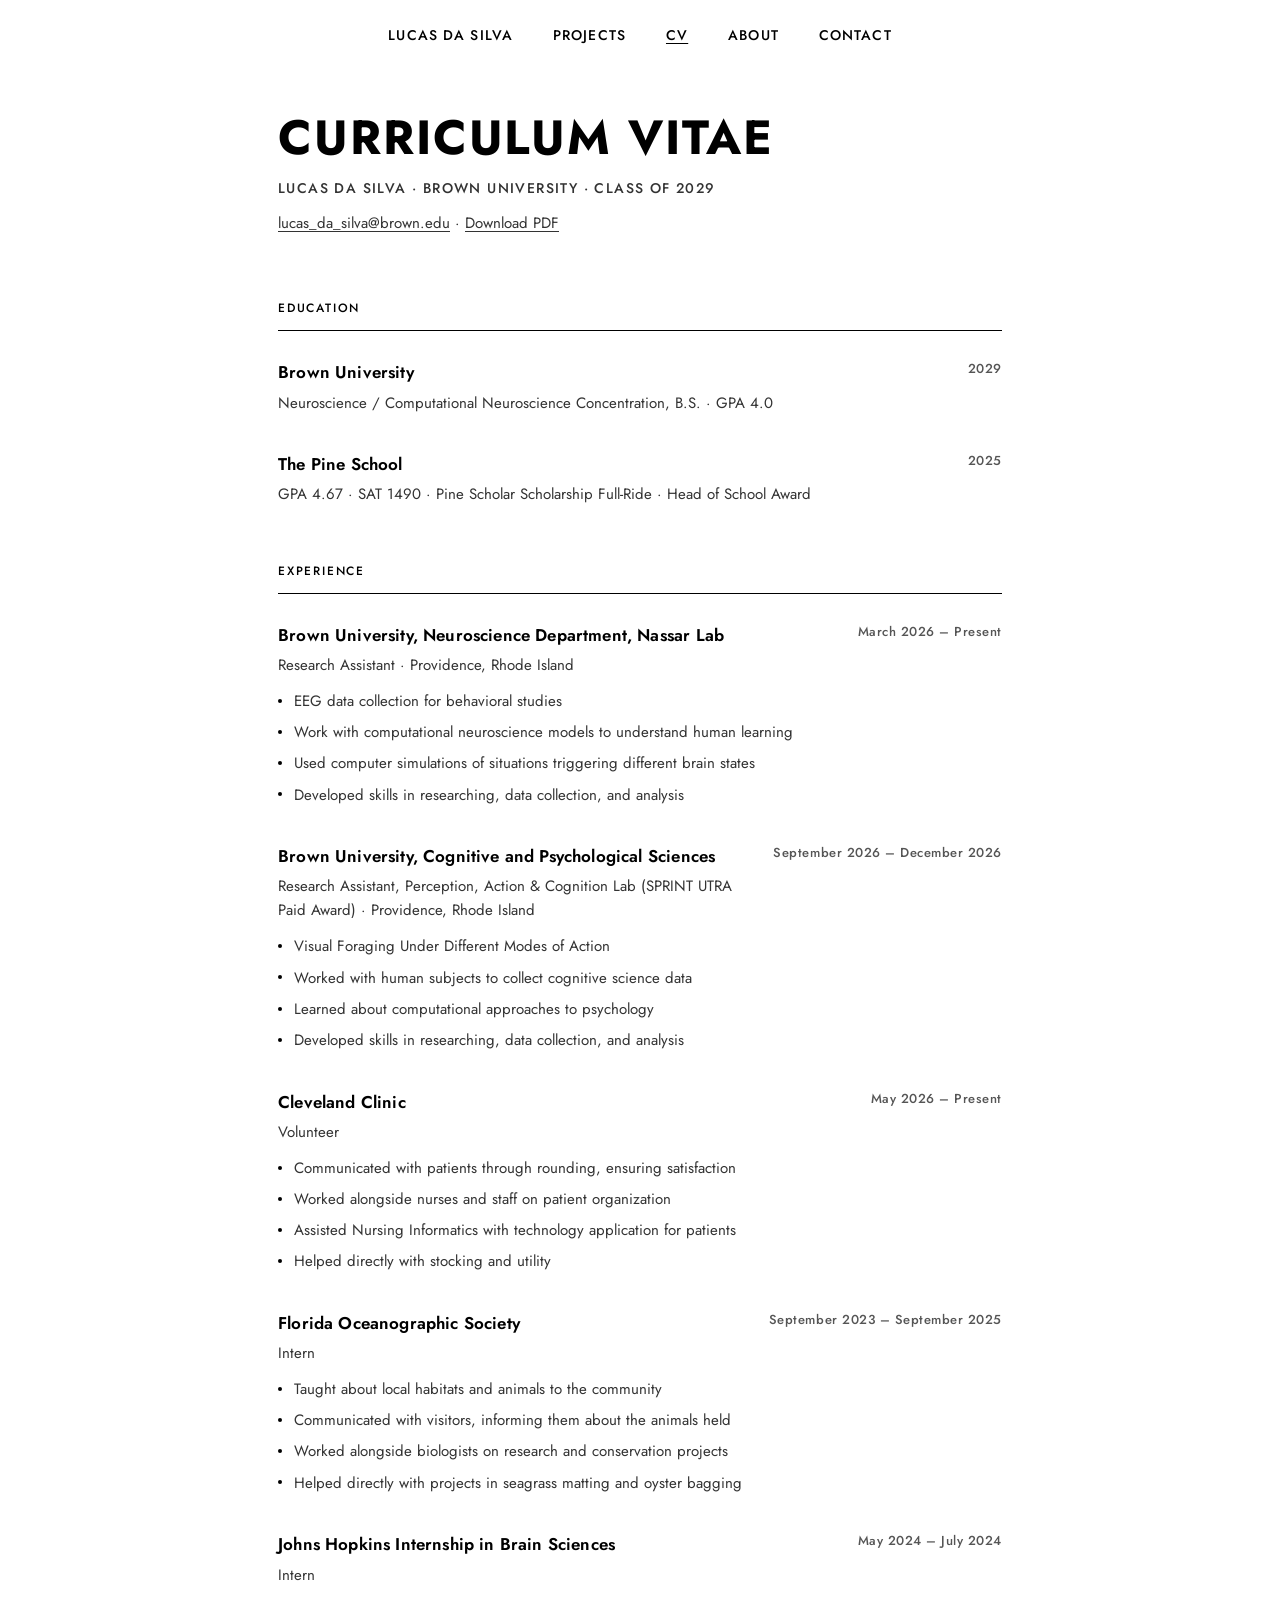
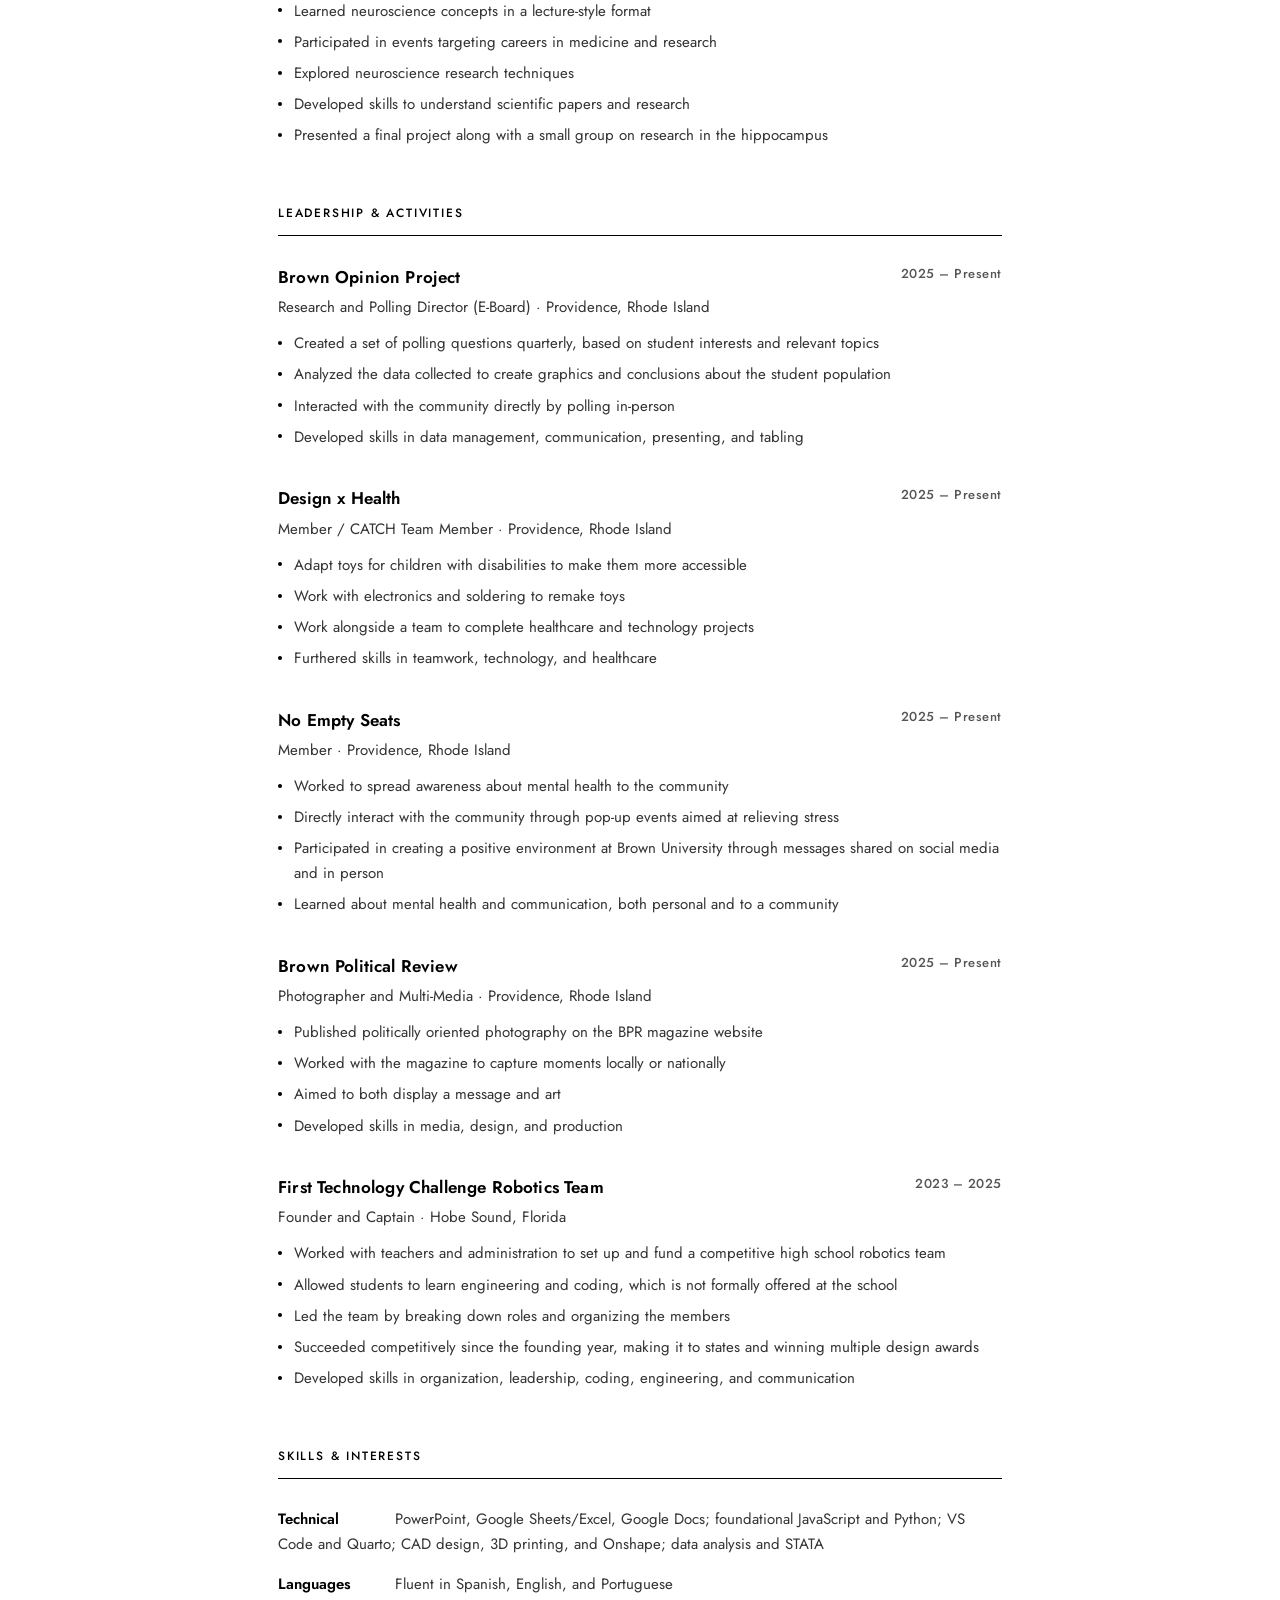
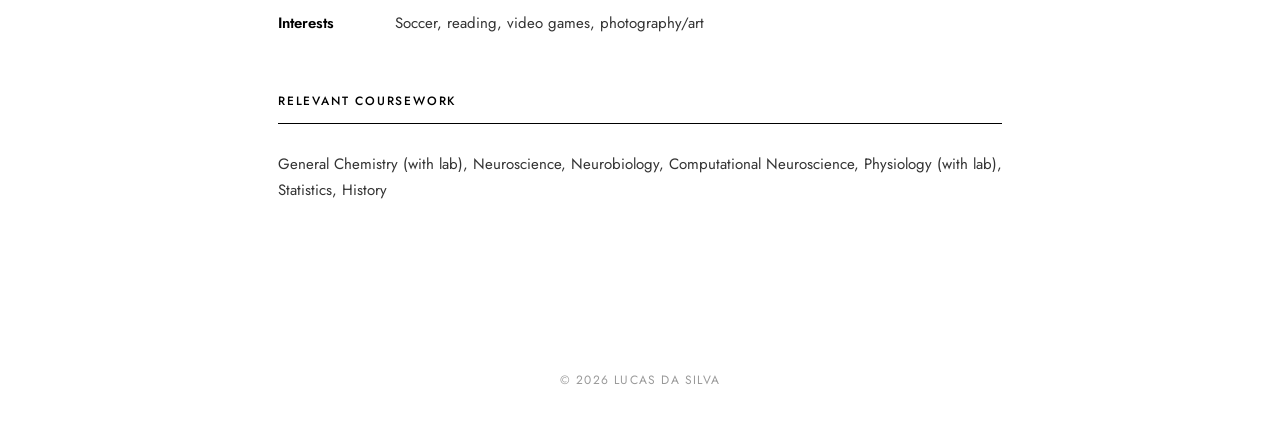
==== cv.html @ 83ebcebb "Add dedicated CV page from resume. Include education, experience, leadership, skills, and coursework" ====
<!DOCTYPE html>
<html lang="en">
<head>
  <meta charset="UTF-8">
  <meta name="viewport" content="width=device-width, initial-scale=1.0">
  <title>CV — Lucas da Silva</title>
  <link rel="preconnect" href="https://fonts.googleapis.com">
  <link rel="preconnect" href="https://fonts.gstatic.com" crossorigin>
  <link href="https://fonts.googleapis.com/css2?family=Jost:wght@400;500;600;700&display=swap" rel="stylesheet">
  <link rel="stylesheet" href="css/style.css">
</head>
<body>
  <header class="site-header">
    <nav class="nav">
      <a href="index.html" class="nav-link">Lucas da Silva</a>
      <a href="index.html#projects" class="nav-link">Projects</a>
      <a href="cv.html" class="nav-link nav-link--active">CV</a>
      <a href="index.html#about" class="nav-link">About</a>
      <a href="index.html#contact" class="nav-link">Contact</a>
    </nav>
  </header>

  <main class="cv-page">
    <header class="cv-header">
      <h1 class="cv-title">Curriculum Vitae</h1>
      <p class="cv-subtitle">Lucas da Silva · Brown University · Class of 2029</p>
      <p class="cv-contact">
        <a href="mailto:lucas_da_silva@brown.edu">lucas_da_silva@brown.edu</a>
        ·
        <a href="assets/Lucas-Da-Silva-Resume.pdf" download>Download PDF</a>
      </p>
    </header>

    <section class="cv-section" aria-labelledby="education">
      <h2 id="education" class="section-label">Education</h2>

      <article class="cv-entry">
        <div class="cv-entry-head">
          <div>
            <h3 class="cv-org">Brown University</h3>
            <p class="cv-role">Neuroscience / Computational Neuroscience Concentration, B.S. · GPA 4.0</p>
          </div>
          <p class="cv-meta">2029</p>
        </div>
      </article>

      <article class="cv-entry">
        <div class="cv-entry-head">
          <div>
            <h3 class="cv-org">The Pine School</h3>
            <p class="cv-role">GPA 4.67 · SAT 1490 · Pine Scholar Scholarship Full-Ride · Head of School Award</p>
          </div>
          <p class="cv-meta">2025</p>
        </div>
      </article>
    </section>

    <section class="cv-section" aria-labelledby="experience">
      <h2 id="experience" class="section-label">Experience</h2>

      <article class="cv-entry">
        <div class="cv-entry-head">
          <div>
            <h3 class="cv-org">Brown University, Neuroscience Department, Nassar Lab</h3>
            <p class="cv-role">Research Assistant · Providence, Rhode Island</p>
          </div>
          <p class="cv-meta">March 2026 – Present</p>
        </div>
        <ul class="cv-bullets">
          <li>EEG data collection for behavioral studies</li>
          <li>Work with computational neuroscience models to understand human learning</li>
          <li>Used computer simulations of situations triggering different brain states</li>
          <li>Developed skills in researching, data collection, and analysis</li>
        </ul>
      </article>

      <article class="cv-entry">
        <div class="cv-entry-head">
          <div>
            <h3 class="cv-org">Brown University, Cognitive and Psychological Sciences</h3>
            <p class="cv-role">Research Assistant, Perception, Action &amp; Cognition Lab (SPRINT UTRA Paid Award) · Providence, Rhode Island</p>
          </div>
          <p class="cv-meta">September 2026 – December 2026</p>
        </div>
        <ul class="cv-bullets">
          <li>Visual Foraging Under Different Modes of Action</li>
          <li>Worked with human subjects to collect cognitive science data</li>
          <li>Learned about computational approaches to psychology</li>
          <li>Developed skills in researching, data collection, and analysis</li>
        </ul>
      </article>

      <article class="cv-entry">
        <div class="cv-entry-head">
          <div>
            <h3 class="cv-org">Cleveland Clinic</h3>
            <p class="cv-role">Volunteer</p>
          </div>
          <p class="cv-meta">May 2026 – Present</p>
        </div>
        <ul class="cv-bullets">
          <li>Communicated with patients through rounding, ensuring satisfaction</li>
          <li>Worked alongside nurses and staff on patient organization</li>
          <li>Assisted Nursing Informatics with technology application for patients</li>
          <li>Helped directly with stocking and utility</li>
        </ul>
      </article>

      <article class="cv-entry">
        <div class="cv-entry-head">
          <div>
            <h3 class="cv-org">Florida Oceanographic Society</h3>
            <p class="cv-role">Intern</p>
          </div>
          <p class="cv-meta">September 2023 – September 2025</p>
        </div>
        <ul class="cv-bullets">
          <li>Taught about local habitats and animals to the community</li>
          <li>Communicated with visitors, informing them about the animals held</li>
          <li>Worked alongside biologists on research and conservation projects</li>
          <li>Helped directly with projects in seagrass matting and oyster bagging</li>
        </ul>
      </article>

      <article class="cv-entry">
        <div class="cv-entry-head">
          <div>
            <h3 class="cv-org">Johns Hopkins Internship in Brain Sciences</h3>
            <p class="cv-role">Intern</p>
          </div>
          <p class="cv-meta">May 2024 – July 2024</p>
        </div>
        <ul class="cv-bullets">
          <li>Learned neuroscience concepts in a lecture-style format</li>
          <li>Participated in events targeting careers in medicine and research</li>
          <li>Explored neuroscience research techniques</li>
          <li>Developed skills to understand scientific papers and research</li>
          <li>Presented a final project along with a small group on research in the hippocampus</li>
        </ul>
      </article>
    </section>

    <section class="cv-section" aria-labelledby="leadership">
      <h2 id="leadership" class="section-label">Leadership &amp; Activities</h2>

      <article class="cv-entry">
        <div class="cv-entry-head">
          <div>
            <h3 class="cv-org">Brown Opinion Project</h3>
            <p class="cv-role">Research and Polling Director (E-Board) · Providence, Rhode Island</p>
          </div>
          <p class="cv-meta">2025 – Present</p>
        </div>
        <ul class="cv-bullets">
          <li>Created a set of polling questions quarterly, based on student interests and relevant topics</li>
          <li>Analyzed the data collected to create graphics and conclusions about the student population</li>
          <li>Interacted with the community directly by polling in-person</li>
          <li>Developed skills in data management, communication, presenting, and tabling</li>
        </ul>
      </article>

      <article class="cv-entry">
        <div class="cv-entry-head">
          <div>
            <h3 class="cv-org">Design x Health</h3>
            <p class="cv-role">Member / CATCH Team Member · Providence, Rhode Island</p>
          </div>
          <p class="cv-meta">2025 – Present</p>
        </div>
        <ul class="cv-bullets">
          <li>Adapt toys for children with disabilities to make them more accessible</li>
          <li>Work with electronics and soldering to remake toys</li>
          <li>Work alongside a team to complete healthcare and technology projects</li>
          <li>Furthered skills in teamwork, technology, and healthcare</li>
        </ul>
      </article>

      <article class="cv-entry">
        <div class="cv-entry-head">
          <div>
            <h3 class="cv-org">No Empty Seats</h3>
            <p class="cv-role">Member · Providence, Rhode Island</p>
          </div>
          <p class="cv-meta">2025 – Present</p>
        </div>
        <ul class="cv-bullets">
          <li>Worked to spread awareness about mental health to the community</li>
          <li>Directly interact with the community through pop-up events aimed at relieving stress</li>
          <li>Participated in creating a positive environment at Brown University through messages shared on social media and in person</li>
          <li>Learned about mental health and communication, both personal and to a community</li>
        </ul>
      </article>

      <article class="cv-entry">
        <div class="cv-entry-head">
          <div>
            <h3 class="cv-org">Brown Political Review</h3>
            <p class="cv-role">Photographer and Multi-Media · Providence, Rhode Island</p>
          </div>
          <p class="cv-meta">2025 – Present</p>
        </div>
        <ul class="cv-bullets">
          <li>Published politically oriented photography on the BPR magazine website</li>
          <li>Worked with the magazine to capture moments locally or nationally</li>
          <li>Aimed to both display a message and art</li>
          <li>Developed skills in media, design, and production</li>
        </ul>
      </article>

      <article class="cv-entry">
        <div class="cv-entry-head">
          <div>
            <h3 class="cv-org">First Technology Challenge Robotics Team</h3>
            <p class="cv-role">Founder and Captain · Hobe Sound, Florida</p>
          </div>
          <p class="cv-meta">2023 – 2025</p>
        </div>
        <ul class="cv-bullets">
          <li>Worked with teachers and administration to set up and fund a competitive high school robotics team</li>
          <li>Allowed students to learn engineering and coding, which is not formally offered at the school</li>
          <li>Led the team by breaking down roles and organizing the members</li>
          <li>Succeeded competitively since the founding year, making it to states and winning multiple design awards</li>
          <li>Developed skills in organization, leadership, coding, engineering, and communication</li>
        </ul>
      </article>
    </section>

    <section class="cv-section" aria-labelledby="skills">
      <h2 id="skills" class="section-label">Skills &amp; Interests</h2>

      <div class="cv-skills">
        <p><span class="cv-skill-label">Technical</span> PowerPoint, Google Sheets/Excel, Google Docs; foundational JavaScript and Python; VS Code and Quarto; CAD design, 3D printing, and Onshape; data analysis and STATA</p>
        <p><span class="cv-skill-label">Languages</span> Fluent in Spanish, English, and Portuguese</p>
        <p><span class="cv-skill-label">Interests</span> Soccer, reading, video games, photography/art</p>
      </div>
    </section>

    <section class="cv-section" aria-labelledby="coursework">
      <h2 id="coursework" class="section-label">Relevant Coursework</h2>
      <p class="cv-coursework">
        General Chemistry (with lab), Neuroscience, Neurobiology, Computational Neuroscience,
        Physiology (with lab), Statistics, History
      </p>
    </section>
  </main>

  <footer class="site-footer">
    <p>&copy; 2026 Lucas da Silva</p>
  </footer>
</body>
</html>
---- css/style.css ----
*,
*::before,
*::after {
  box-sizing: border-box;
  margin: 0;
  padding: 0;
}

html {
  scroll-behavior: smooth;
}

body {
  font-family: "Jost", sans-serif;
  font-weight: 400;
  font-size: 16px;
  line-height: 1.6;
  color: #000;
  background: #fff;
  min-height: 100vh;
}

a {
  color: inherit;
  text-decoration: underline;
  text-underline-offset: 3px;
  transition: opacity 0.2s ease;
}

a:hover {
  opacity: 0.6;
}

/* ── Header / Nav ── */

.site-header {
  position: fixed;
  top: 0;
  left: 0;
  right: 0;
  z-index: 100;
  background: #fff;
  padding: 1.5rem 2rem;
}

.nav {
  display: flex;
  justify-content: center;
  align-items: center;
  gap: 2.5rem;
  flex-wrap: wrap;
}

.nav-link {
  font-size: 0.875rem;
  font-weight: 500;
  letter-spacing: 0.08em;
  text-transform: uppercase;
  text-decoration: none;
}

.nav-link--active {
  text-decoration: underline;
}

/* ── Hero ── */

.hero {
  display: grid;
  grid-template-columns: 1fr auto 1fr;
  grid-template-rows: 1fr;
  align-items: center;
  min-height: 100vh;
  padding: 6rem 3rem 4rem;
  position: relative;
}

.hero-name {
  position: relative;
}

.hero-name--left {
  align-self: start;
  justify-self: start;
  padding-top: 2rem;
}

.hero-name--right {
  align-self: center;
  justify-self: end;
}

.hero-dot {
  display: block;
  width: 12px;
  height: 12px;
  background: #000;
  border-radius: 50%;
  margin-bottom: 0.75rem;
}

.hero-name--right .hero-dot {
  margin-left: auto;
  margin-right: 0;
}

.hero-text {
  font-size: clamp(3rem, 8vw, 7rem);
  font-weight: 700;
  letter-spacing: 0.04em;
  text-transform: uppercase;
  line-height: 0.95;
}

.hero-text--vertical {
  writing-mode: vertical-lr;
  text-orientation: mixed;
}

.hero-center {
  display: flex;
  align-items: center;
  justify-content: center;
  padding: 2rem;
}

.hero-tagline {
  font-size: 0.875rem;
  font-weight: 500;
  letter-spacing: 0.12em;
  text-transform: uppercase;
  text-align: center;
  max-width: 20ch;
}

/* ── Sections ── */

section {
  padding: 5rem 3rem;
  max-width: 900px;
  margin: 0 auto;
}

.section-label {
  font-size: 0.75rem;
  font-weight: 500;
  letter-spacing: 0.15em;
  text-transform: uppercase;
  margin-bottom: 3rem;
}

/* ── Projects ── */

.projects {
  max-width: 1100px;
}

.projects-grid {
  display: grid;
  grid-template-columns: repeat(3, 1fr);
  gap: 3rem;
}

.project {
  display: flex;
  flex-direction: column;
}

.project-title {
  font-size: 1.5rem;
  font-weight: 600;
  letter-spacing: 0.02em;
  margin-bottom: 0.75rem;
}

.project-desc {
  font-size: 1rem;
  font-weight: 400;
  line-height: 1.7;
  margin-bottom: 1rem;
  color: #333;
  flex: 1;
}

.project-link {
  font-size: 0.875rem;
  font-weight: 500;
  letter-spacing: 0.06em;
  text-transform: uppercase;
}

/* ── About ── */

.about-text {
  font-size: 1.125rem;
  line-height: 1.8;
  max-width: 50ch;
  color: #333;
}

/* ── Contact ── */

.contact-list {
  list-style: none;
  display: flex;
  flex-direction: column;
  gap: 0.75rem;
}

.contact-list a {
  font-size: 1rem;
  font-weight: 500;
}

/* ── CV page ── */

.cv-page {
  max-width: 820px;
  margin: 0 auto;
  padding: 7rem 3rem 4rem;
}

.cv-header {
  margin-bottom: 4rem;
}

.cv-title {
  font-size: clamp(2rem, 5vw, 3rem);
  font-weight: 700;
  letter-spacing: 0.04em;
  text-transform: uppercase;
  line-height: 1.1;
  margin-bottom: 0.75rem;
}

.cv-subtitle {
  font-size: 0.875rem;
  font-weight: 500;
  letter-spacing: 0.1em;
  text-transform: uppercase;
  margin-bottom: 0.75rem;
  color: #333;
}

.cv-contact {
  font-size: 0.9375rem;
  color: #333;
}

.cv-section {
  padding: 0;
  max-width: none;
  margin: 0 0 3.5rem;
}

.cv-section .section-label {
  margin-bottom: 1.75rem;
  padding-bottom: 0.75rem;
  border-bottom: 1px solid #000;
}

.cv-entry {
  margin-bottom: 2.25rem;
}

.cv-entry:last-child {
  margin-bottom: 0;
}

.cv-entry-head {
  display: flex;
  justify-content: space-between;
  align-items: flex-start;
  gap: 1.5rem;
  margin-bottom: 0.75rem;
}

.cv-org {
  font-size: 1.0625rem;
  font-weight: 600;
  letter-spacing: 0.01em;
  margin-bottom: 0.25rem;
}

.cv-role {
  font-size: 0.9375rem;
  color: #333;
}

.cv-meta {
  flex-shrink: 0;
  font-size: 0.8125rem;
  font-weight: 500;
  letter-spacing: 0.04em;
  text-align: right;
  white-space: nowrap;
  color: #555;
}

.cv-bullets {
  list-style: none;
  padding: 0;
}

.cv-bullets li {
  position: relative;
  padding-left: 1rem;
  margin-bottom: 0.4rem;
  font-size: 0.9375rem;
  line-height: 1.65;
  color: #333;
}

.cv-bullets li::before {
  content: "";
  position: absolute;
  left: 0;
  top: 0.65em;
  width: 4px;
  height: 4px;
  background: #000;
  border-radius: 50%;
}

.cv-skills p {
  font-size: 0.9375rem;
  line-height: 1.7;
  color: #333;
  margin-bottom: 0.85rem;
}

.cv-skills p:last-child {
  margin-bottom: 0;
}

.cv-skill-label {
  display: inline-block;
  min-width: 6.5rem;
  font-weight: 600;
  color: #000;
  margin-right: 0.5rem;
}

.cv-coursework {
  font-size: 0.9375rem;
  line-height: 1.7;
  color: #333;
}

/* ── Footer ── */

.site-footer {
  padding: 3rem;
  text-align: center;
}

.site-footer p {
  font-size: 0.75rem;
  letter-spacing: 0.1em;
  text-transform: uppercase;
  color: #999;
}

/* ── Responsive ── */

@media (max-width: 1024px) {
  .projects-grid {
    grid-template-columns: repeat(2, 1fr);
  }
}

@media (max-width: 768px) {
  .site-header {
    padding: 1rem 1.5rem;
  }

  .nav {
    gap: 1.25rem;
  }

  .nav-link {
    font-size: 0.75rem;
  }

  .hero {
    grid-template-columns: 1fr;
    grid-template-rows: auto auto auto;
    gap: 2rem;
    padding: 5rem 1.5rem 3rem;
    min-height: auto;
  }

  .hero-name--left,
  .hero-name--right {
    justify-self: start;
    align-self: start;
    padding-top: 0;
  }

  .hero-text--vertical {
    writing-mode: horizontal-tb;
    text-orientation: mixed;
  }

  .hero-name--right .hero-dot {
    margin-left: 0;
  }

  .hero-center {
    order: 3;
    justify-content: flex-start;
    padding: 0;
  }

  .hero-tagline {
    text-align: left;
  }

  section {
    padding: 3rem 1.5rem;
  }

  .projects-grid {
    grid-template-columns: 1fr;
    gap: 3rem;
  }

  .cv-page {
    padding: 5rem 1.5rem 3rem;
  }

  .cv-entry-head {
    flex-direction: column;
    gap: 0.35rem;
  }

  .cv-meta {
    text-align: left;
    white-space: normal;
  }
}

@media (max-width: 480px) {
  .hero-text {
    font-size: 2.5rem;
  }

  .nav {
    gap: 1rem;
  }
}
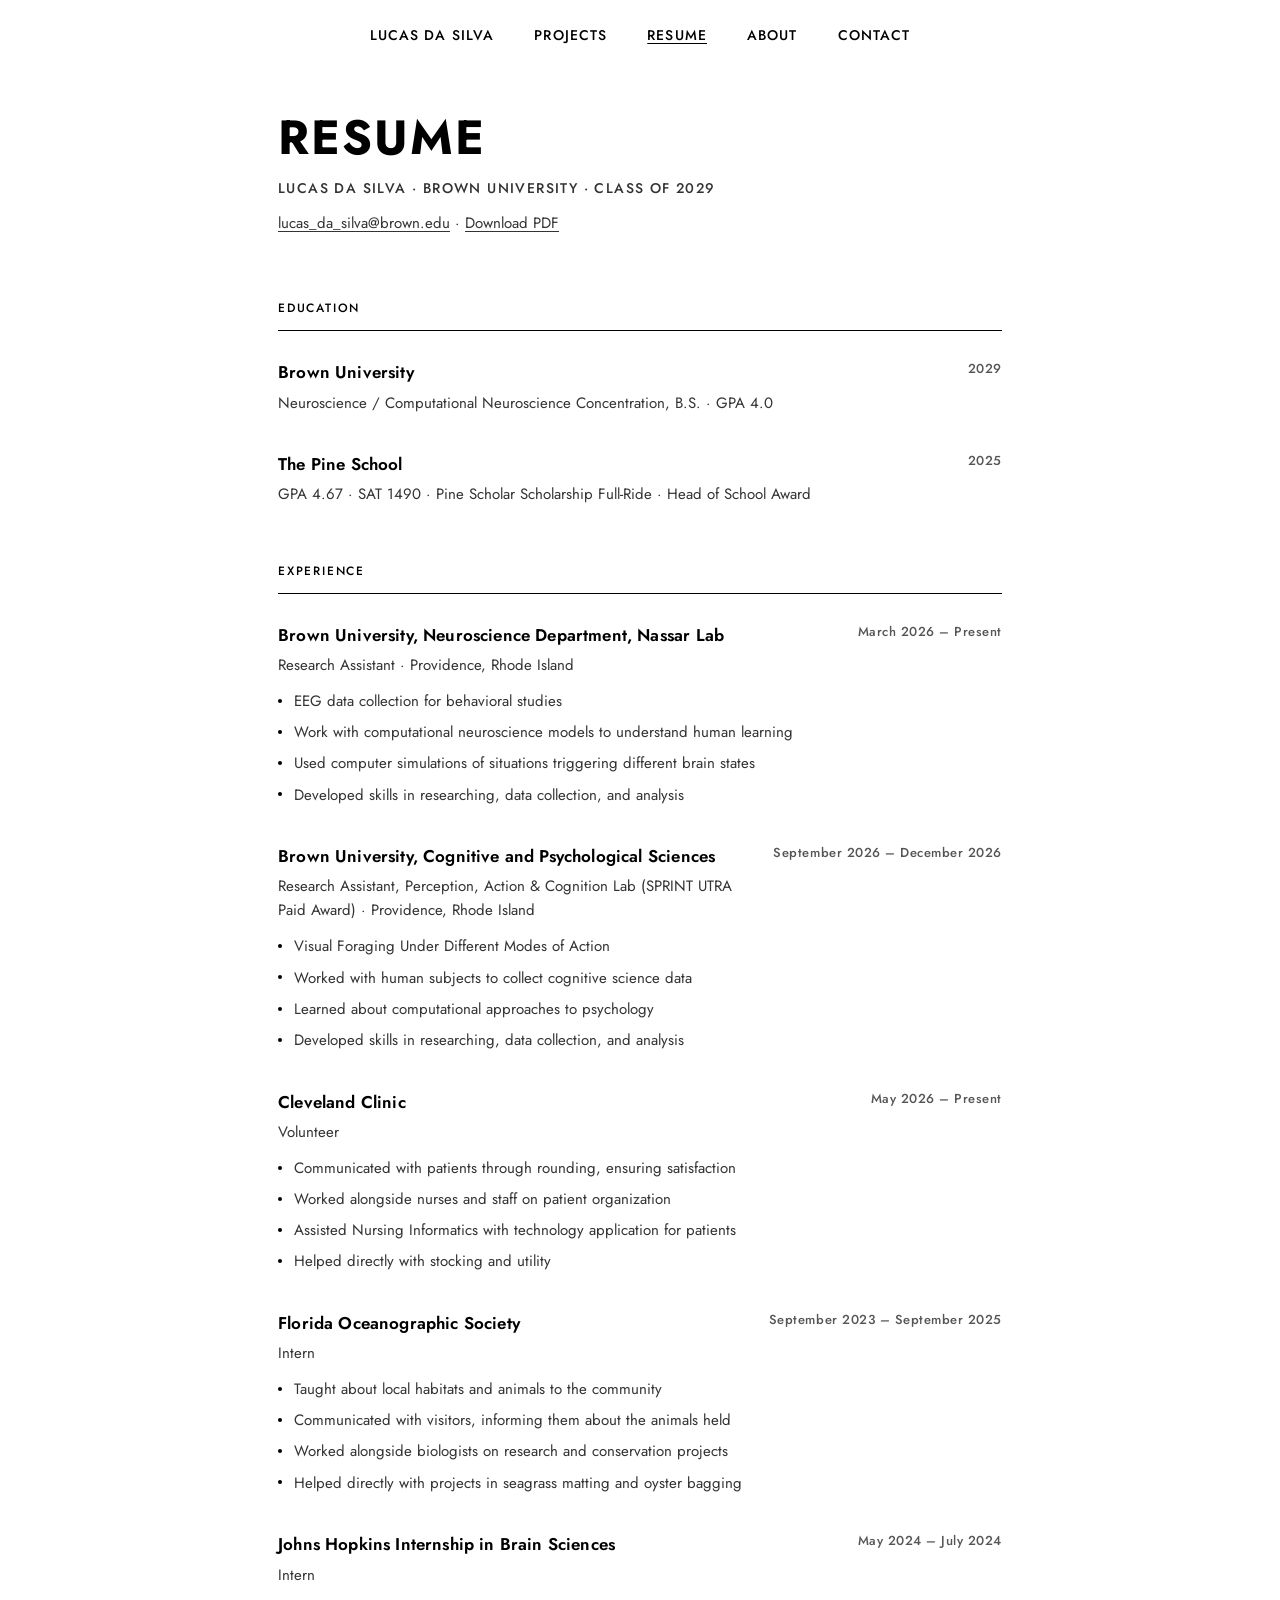
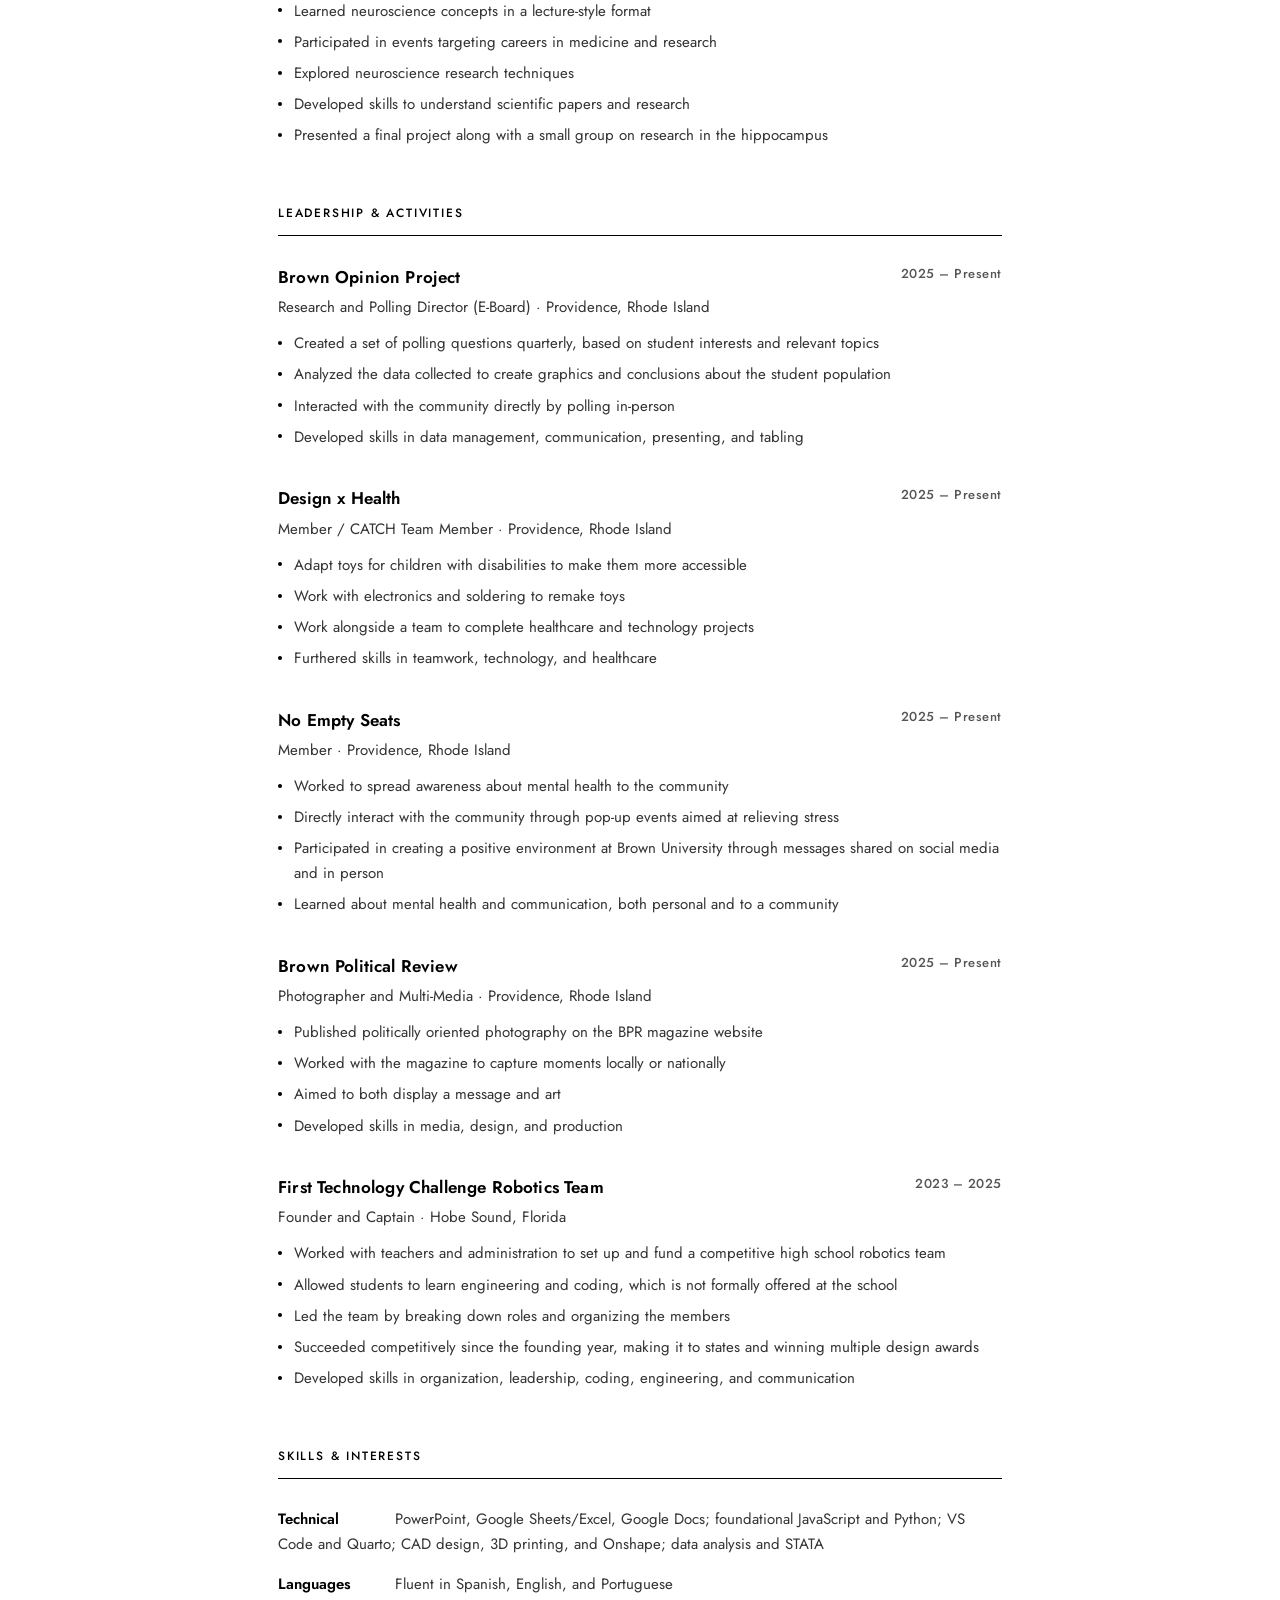
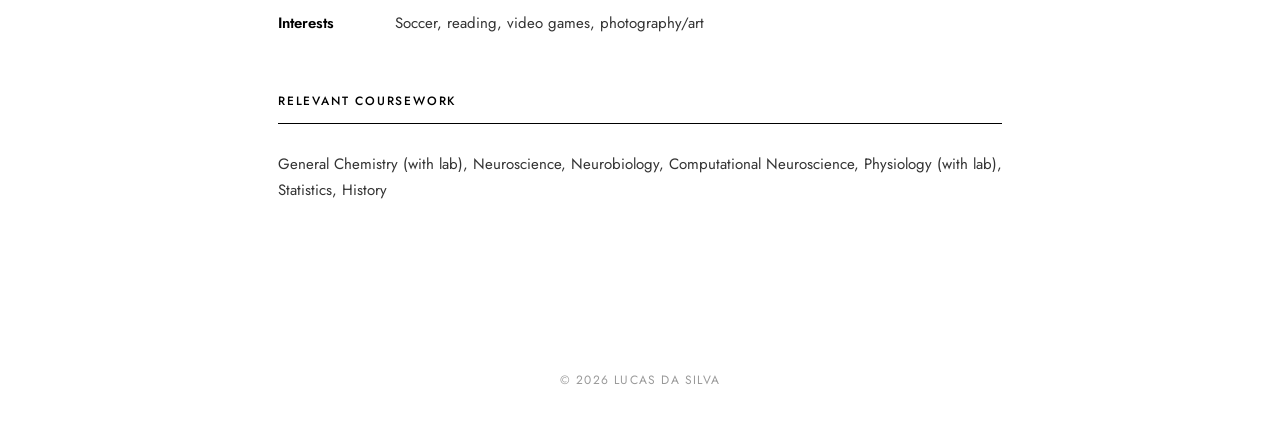
==== commit 9f1ae8bb: "Rename CV to Resume and highlight it near About. Make the resume easier to find in the nav and with " ====
--- a/cv.html
+++ b/cv.html
@@ -2,250 +2,12 @@
 <html lang="en">
 <head>
   <meta charset="UTF-8">
-  <meta name="viewport" content="width=device-width, initial-scale=1.0">
-  <title>CV — Lucas da Silva</title>
-  <link rel="preconnect" href="https://fonts.googleapis.com">
-  <link rel="preconnect" href="https://fonts.gstatic.com" crossorigin>
-  <link href="https://fonts.googleapis.com/css2?family=Jost:wght@400;500;600;700&display=swap" rel="stylesheet">
-  <link rel="stylesheet" href="css/style.css">
+  <meta http-equiv="refresh" content="0; url=resume.html">
+  <link rel="canonical" href="resume.html">
+  <title>Redirecting…</title>
+  <script>window.location.replace("resume.html");</script>
 </head>
 <body>
-  <header class="site-header">
-    <nav class="nav">
-      <a href="index.html" class="nav-link">Lucas da Silva</a>
-      <a href="index.html#projects" class="nav-link">Projects</a>
-      <a href="cv.html" class="nav-link nav-link--active">CV</a>
-      <a href="index.html#about" class="nav-link">About</a>
-      <a href="index.html#contact" class="nav-link">Contact</a>
-    </nav>
-  </header>
-
-  <main class="cv-page">
-    <header class="cv-header">
-      <h1 class="cv-title">Curriculum Vitae</h1>
-      <p class="cv-subtitle">Lucas da Silva · Brown University · Class of 2029</p>
-      <p class="cv-contact">
-        <a href="mailto:lucas_da_silva@brown.edu">lucas_da_silva@brown.edu</a>
-        ·
-        <a href="assets/Lucas-Da-Silva-Resume.pdf" download>Download PDF</a>
-      </p>
-    </header>
-
-    <section class="cv-section" aria-labelledby="education">
-      <h2 id="education" class="section-label">Education</h2>
-
-      <article class="cv-entry">
-        <div class="cv-entry-head">
-          <div>
-            <h3 class="cv-org">Brown University</h3>
-            <p class="cv-role">Neuroscience / Computational Neuroscience Concentration, B.S. · GPA 4.0</p>
-          </div>
-          <p class="cv-meta">2029</p>
-        </div>
-      </article>
-
-      <article class="cv-entry">
-        <div class="cv-entry-head">
-          <div>
-            <h3 class="cv-org">The Pine School</h3>
-            <p class="cv-role">GPA 4.67 · SAT 1490 · Pine Scholar Scholarship Full-Ride · Head of School Award</p>
-          </div>
-          <p class="cv-meta">2025</p>
-        </div>
-      </article>
-    </section>
-
-    <section class="cv-section" aria-labelledby="experience">
-      <h2 id="experience" class="section-label">Experience</h2>
-
-      <article class="cv-entry">
-        <div class="cv-entry-head">
-          <div>
-            <h3 class="cv-org">Brown University, Neuroscience Department, Nassar Lab</h3>
-            <p class="cv-role">Research Assistant · Providence, Rhode Island</p>
-          </div>
-          <p class="cv-meta">March 2026 – Present</p>
-        </div>
-        <ul class="cv-bullets">
-          <li>EEG data collection for behavioral studies</li>
-          <li>Work with computational neuroscience models to understand human learning</li>
-          <li>Used computer simulations of situations triggering different brain states</li>
-          <li>Developed skills in researching, data collection, and analysis</li>
-        </ul>
-      </article>
-
-      <article class="cv-entry">
-        <div class="cv-entry-head">
-          <div>
-            <h3 class="cv-org">Brown University, Cognitive and Psychological Sciences</h3>
-            <p class="cv-role">Research Assistant, Perception, Action &amp; Cognition Lab (SPRINT UTRA Paid Award) · Providence, Rhode Island</p>
-          </div>
-          <p class="cv-meta">September 2026 – December 2026</p>
-        </div>
-        <ul class="cv-bullets">
-          <li>Visual Foraging Under Different Modes of Action</li>
-          <li>Worked with human subjects to collect cognitive science data</li>
-          <li>Learned about computational approaches to psychology</li>
-          <li>Developed skills in researching, data collection, and analysis</li>
-        </ul>
-      </article>
-
-      <article class="cv-entry">
-        <div class="cv-entry-head">
-          <div>
-            <h3 class="cv-org">Cleveland Clinic</h3>
-            <p class="cv-role">Volunteer</p>
-          </div>
-          <p class="cv-meta">May 2026 – Present</p>
-        </div>
-        <ul class="cv-bullets">
-          <li>Communicated with patients through rounding, ensuring satisfaction</li>
-          <li>Worked alongside nurses and staff on patient organization</li>
-          <li>Assisted Nursing Informatics with technology application for patients</li>
-          <li>Helped directly with stocking and utility</li>
-        </ul>
-      </article>
-
-      <article class="cv-entry">
-        <div class="cv-entry-head">
-          <div>
-            <h3 class="cv-org">Florida Oceanographic Society</h3>
-            <p class="cv-role">Intern</p>
-          </div>
-          <p class="cv-meta">September 2023 – September 2025</p>
-        </div>
-        <ul class="cv-bullets">
-          <li>Taught about local habitats and animals to the community</li>
-          <li>Communicated with visitors, informing them about the animals held</li>
-          <li>Worked alongside biologists on research and conservation projects</li>
-          <li>Helped directly with projects in seagrass matting and oyster bagging</li>
-        </ul>
-      </article>
-
-      <article class="cv-entry">
-        <div class="cv-entry-head">
-          <div>
-            <h3 class="cv-org">Johns Hopkins Internship in Brain Sciences</h3>
-            <p class="cv-role">Intern</p>
-          </div>
-          <p class="cv-meta">May 2024 – July 2024</p>
-        </div>
-        <ul class="cv-bullets">
-          <li>Learned neuroscience concepts in a lecture-style format</li>
-          <li>Participated in events targeting careers in medicine and research</li>
-          <li>Explored neuroscience research techniques</li>
-          <li>Developed skills to understand scientific papers and research</li>
-          <li>Presented a final project along with a small group on research in the hippocampus</li>
-        </ul>
-      </article>
-    </section>
-
-    <section class="cv-section" aria-labelledby="leadership">
-      <h2 id="leadership" class="section-label">Leadership &amp; Activities</h2>
-
-      <article class="cv-entry">
-        <div class="cv-entry-head">
-          <div>
-            <h3 class="cv-org">Brown Opinion Project</h3>
-            <p class="cv-role">Research and Polling Director (E-Board) · Providence, Rhode Island</p>
-          </div>
-          <p class="cv-meta">2025 – Present</p>
-        </div>
-        <ul class="cv-bullets">
-          <li>Created a set of polling questions quarterly, based on student interests and relevant topics</li>
-          <li>Analyzed the data collected to create graphics and conclusions about the student population</li>
-          <li>Interacted with the community directly by polling in-person</li>
-          <li>Developed skills in data management, communication, presenting, and tabling</li>
-        </ul>
-      </article>
-
-      <article class="cv-entry">
-        <div class="cv-entry-head">
-          <div>
-            <h3 class="cv-org">Design x Health</h3>
-            <p class="cv-role">Member / CATCH Team Member · Providence, Rhode Island</p>
-          </div>
-          <p class="cv-meta">2025 – Present</p>
-        </div>
-        <ul class="cv-bullets">
-          <li>Adapt toys for children with disabilities to make them more accessible</li>
-          <li>Work with electronics and soldering to remake toys</li>
-          <li>Work alongside a team to complete healthcare and technology projects</li>
-          <li>Furthered skills in teamwork, technology, and healthcare</li>
-        </ul>
-      </article>
-
-      <article class="cv-entry">
-        <div class="cv-entry-head">
-          <div>
-            <h3 class="cv-org">No Empty Seats</h3>
-            <p class="cv-role">Member · Providence, Rhode Island</p>
-          </div>
-          <p class="cv-meta">2025 – Present</p>
-        </div>
-        <ul class="cv-bullets">
-          <li>Worked to spread awareness about mental health to the community</li>
-          <li>Directly interact with the community through pop-up events aimed at relieving stress</li>
-          <li>Participated in creating a positive environment at Brown University through messages shared on social media and in person</li>
-          <li>Learned about mental health and communication, both personal and to a community</li>
-        </ul>
-      </article>
-
-      <article class="cv-entry">
-        <div class="cv-entry-head">
-          <div>
-            <h3 class="cv-org">Brown Political Review</h3>
-            <p class="cv-role">Photographer and Multi-Media · Providence, Rhode Island</p>
-          </div>
-          <p class="cv-meta">2025 – Present</p>
-        </div>
-        <ul class="cv-bullets">
-          <li>Published politically oriented photography on the BPR magazine website</li>
-          <li>Worked with the magazine to capture moments locally or nationally</li>
-          <li>Aimed to both display a message and art</li>
-          <li>Developed skills in media, design, and production</li>
-        </ul>
-      </article>
-
-      <article class="cv-entry">
-        <div class="cv-entry-head">
-          <div>
-            <h3 class="cv-org">First Technology Challenge Robotics Team</h3>
-            <p class="cv-role">Founder and Captain · Hobe Sound, Florida</p>
-          </div>
-          <p class="cv-meta">2023 – 2025</p>
-        </div>
-        <ul class="cv-bullets">
-          <li>Worked with teachers and administration to set up and fund a competitive high school robotics team</li>
-          <li>Allowed students to learn engineering and coding, which is not formally offered at the school</li>
-          <li>Led the team by breaking down roles and organizing the members</li>
-          <li>Succeeded competitively since the founding year, making it to states and winning multiple design awards</li>
-          <li>Developed skills in organization, leadership, coding, engineering, and communication</li>
-        </ul>
-      </article>
-    </section>
-
-    <section class="cv-section" aria-labelledby="skills">
-      <h2 id="skills" class="section-label">Skills &amp; Interests</h2>
-
-      <div class="cv-skills">
-        <p><span class="cv-skill-label">Technical</span> PowerPoint, Google Sheets/Excel, Google Docs; foundational JavaScript and Python; VS Code and Quarto; CAD design, 3D printing, and Onshape; data analysis and STATA</p>
-        <p><span class="cv-skill-label">Languages</span> Fluent in Spanish, English, and Portuguese</p>
-        <p><span class="cv-skill-label">Interests</span> Soccer, reading, video games, photography/art</p>
-      </div>
-    </section>
-
-    <section class="cv-section" aria-labelledby="coursework">
-      <h2 id="coursework" class="section-label">Relevant Coursework</h2>
-      <p class="cv-coursework">
-        General Chemistry (with lab), Neuroscience, Neurobiology, Computational Neuroscience,
-        Physiology (with lab), Statistics, History
-      </p>
-    </section>
-  </main>
-
-  <footer class="site-footer">
-    <p>&copy; 2026 Lucas da Silva</p>
-  </footer>
+  <p><a href="resume.html">Continue to resume</a></p>
 </body>
 </html>
